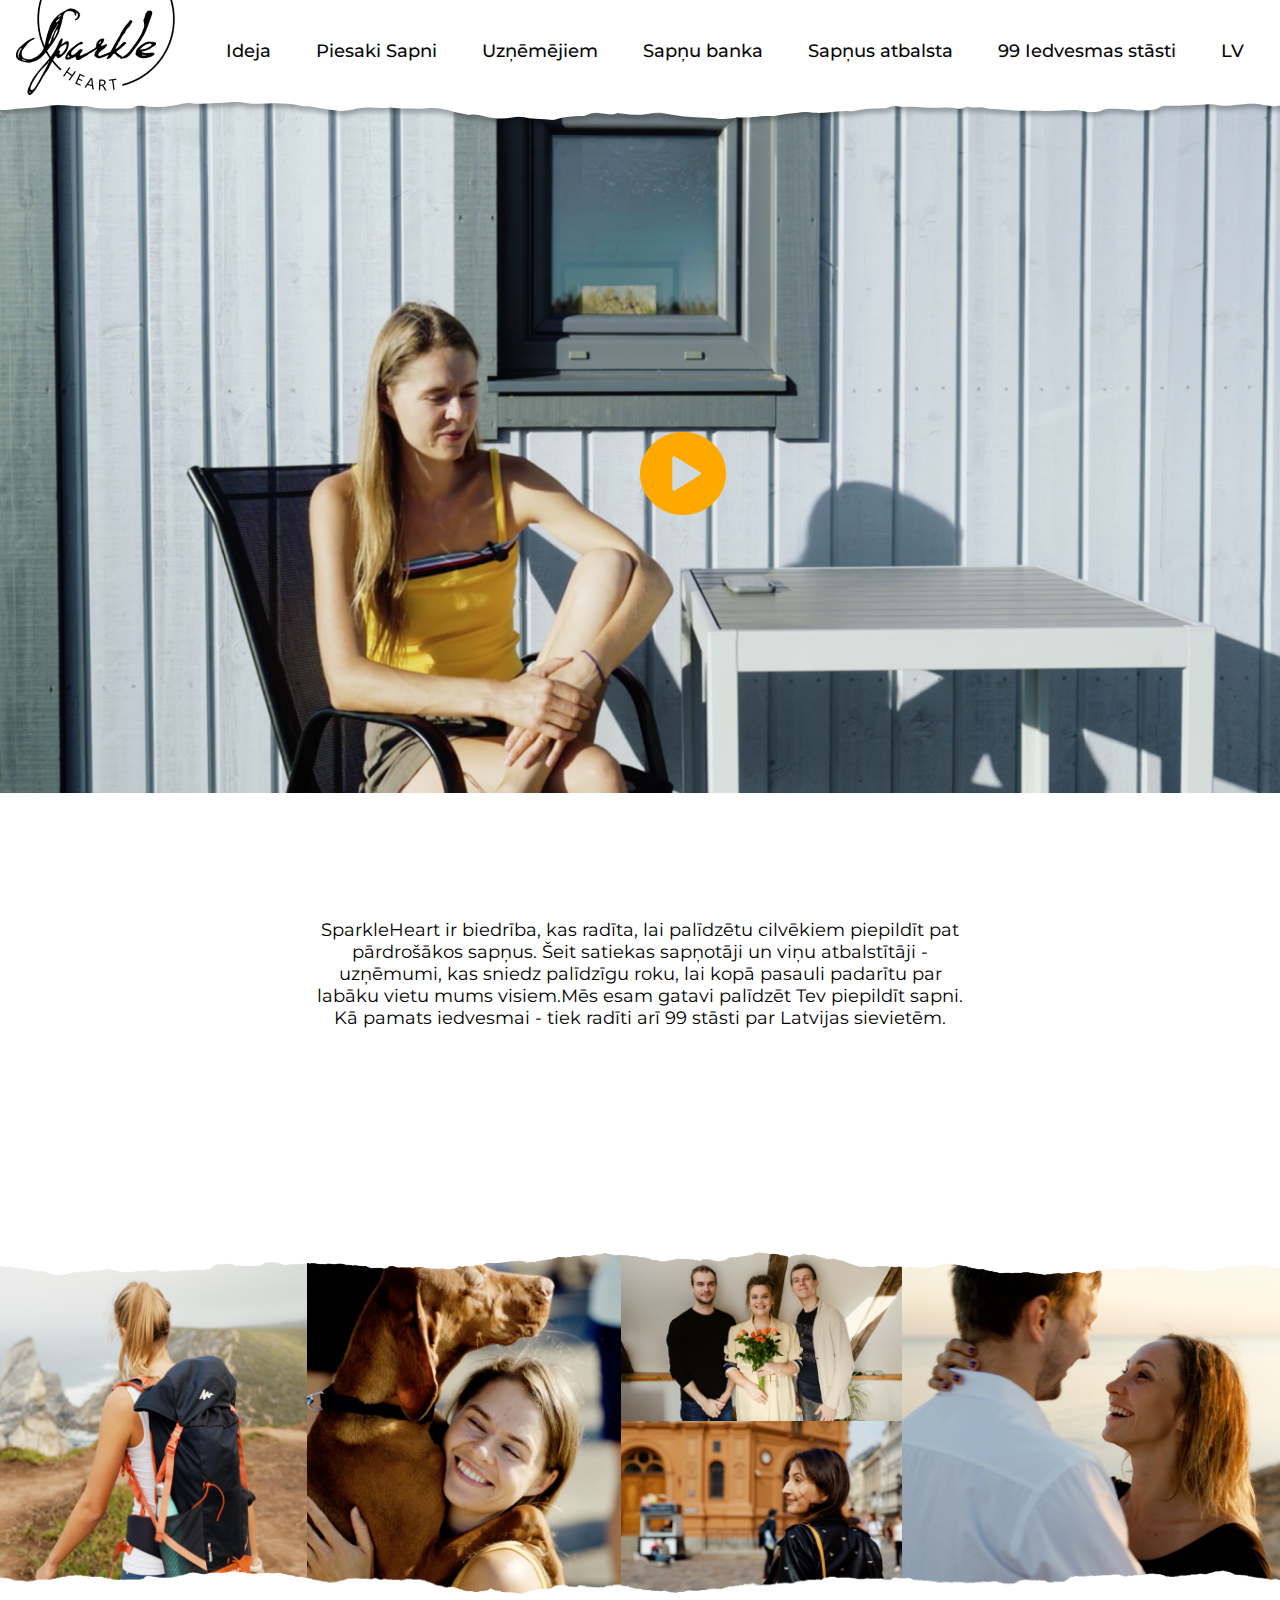
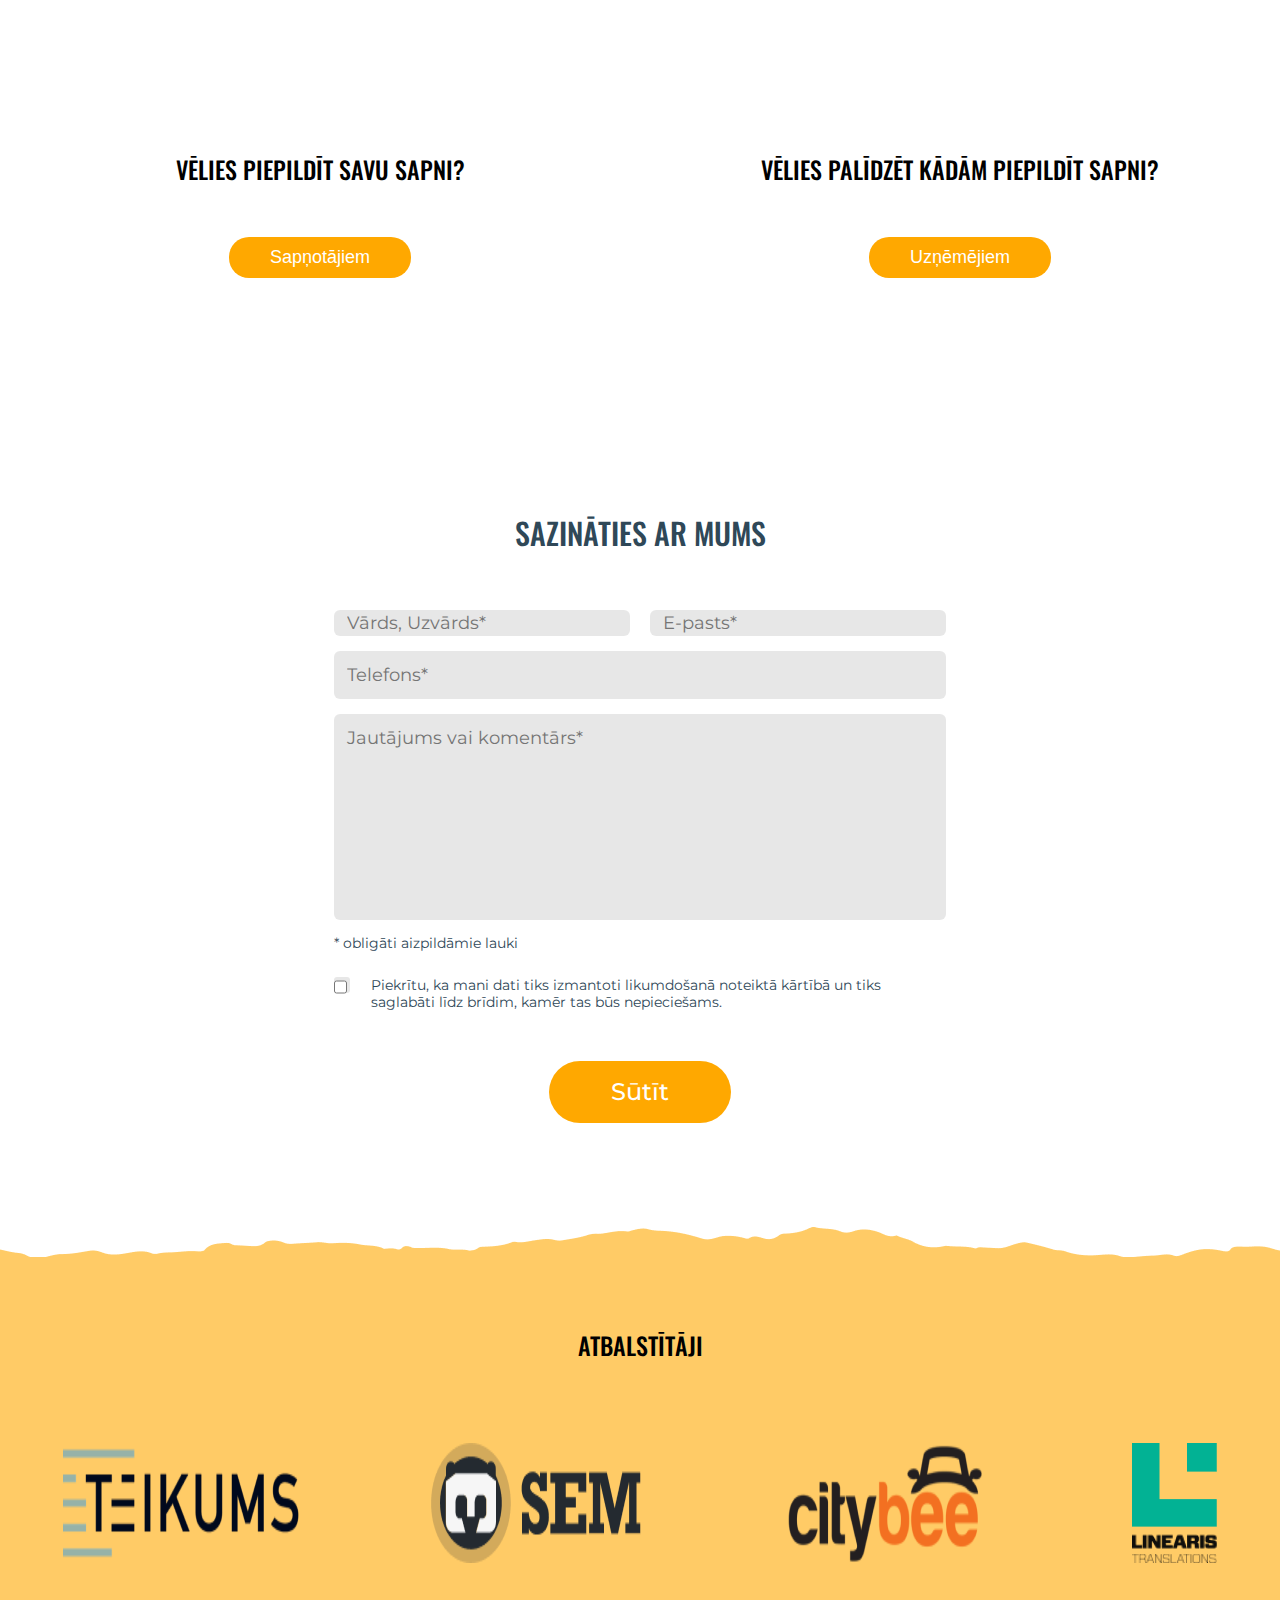
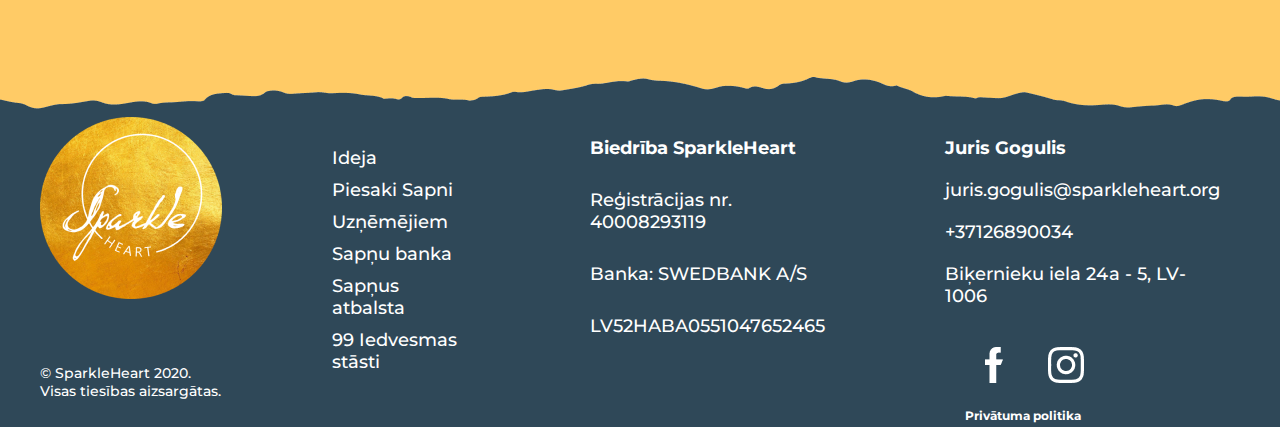
==== index.html @ 9f4c1388 "first commit" ====
<!DOCTYPE html>
<html lang="en">
  <head>
    <meta charset="UTF-8" />
    <meta http-equiv="X-UA-Compatible" content="IE=edge" />
    <meta name="viewport" content="width=device-width, initial-scale=1.0" />
    <title>Sparkle heart</title>
    <link rel="stylesheet" href="assets/css/style.css" />
  </head>
  <body>
    <header>
      <img id="bar" src="assets/img/Union.svg" />
      <nav class="navbar">
        <div id="logo">
          <a href="#"><img src="assets/img/BlackLogo 3.jpg" /></a>
        </div>
        <ul class="nav-list" id="navi-list">
          <li class="list-item"><a href="#">Ideja</a></li>
          <li class="list-item"><a href="#">Piesaki Sapni</a></li>
          <li class="list-item"><a href="#">Uzņēmējiem</a></li>
          <li class="list-item"><a href="#">Sapņu banka</a></li>
          <li class="list-item"><a href="#">Sapņus atbalsta</a></li>
          <li class="list-item"><a href="#">99 Iedvesmas stāsti</a></li>
          <li class="list-item"><a href="#">LV</a></li>
        </ul>
        <div class="menu" id="toggle-button">
          <div class="menu-line"></div>
          <div class="menu-line"></div>
          <div class="menu-line"></div>
        </div>
      </nav>
    </header>
    <main>
      <div id="video">
        <img src="assets/img/Vector.png" />
      </div>
        <div id="text">
          <p>
            SparkleHeart ir biedrība, kas radīta, lai palīdzētu cilvēkiem
            piepildīt pat pārdrošākos sapņus. Šeit satiekas sapņotāji un viņu
            atbalstītāji - uzņēmumi, kas sniedz palīdzīgu roku, lai kopā pasauli
            padarītu par labāku vietu mums visiem.Mēs esam gatavi palīdzēt Tev
            piepildīt sapni. Kā pamats iedvesmai - tiek radīti arī 99 stāsti par
            Latvijas sievietēm.
          </p>
        </div>

      <div class="image-gallery">
        <img class="ripped-top" src="assets/img/ripped 6 7.svg" />
        <div class="photos-col">
          <div class="photos-row">
            <img class="photo" id="photo1" src="assets/img/Zanda_1.jpg" />
            <img class="photo" id="photo2" src="assets/img/Sibilla_4.jpg" />
            <div class="photos-small" id="photo3">
              <img src="assets/img/Brinuma_meita-15.jpg" />
              <img src="assets/img/Alina_1 1.jpg" />
            </div>
            <img class="photo" id="photo4" src="assets/img/Anda_2 1.jpg" />
          </div>
          <div>
            <img class="ripped-bottom" src="assets/img/ripped 6 8.png" />
          </div>
        </div>
      </div>

      <div class="questions">
        <div class="question">
          <h3>VĒLIES PIEPILDĪT SAVU SAPNI?</h3>
          <button>Sapņotājiem</button>
        </div>
        <div class="question">
          <h3>VĒLIES PALĪDZĒT KĀDĀM PIEPILDĪT SAPNI?</h3>
          <button>Uzņēmējiem</button>
        </div>
      </div>
      <div class="form">
      <div class="input-div">
        <p class="input-title" >SAZINĀTIES AR MUMS</p>
        <div class="input-div-inner">
          <div class="input-div-row">
            <input id="input-name" type="text" placeholder="Vārds, Uzvārds*"></input>
            <input id="input-email" type="text" placeholder="E-pasts*"></input>
          </div>
          <input id="input-phone" type="text" placeholder="Telefons*"></input>
          <textarea id="input-question" placeholder="Jautājums vai komentārs*"></textarea>
          <p class="input-comment">* obligāti aizpildāmie lauki</p>
          
          <div class="input-accept">
            <div id="input-checkbox" >
              <input id="checkbox" name="checkbox" type="checkbox"></input>
            </div>
            <p id="checkbox-text">Piekrītu, ka mani dati tiks izmantoti likumdošanā noteiktā kārtībā un tiks saglabāti līdz brīdim, kamēr tas būs nepieciešams.</p>
          </div>
          <div class="buttons-div-inner">
            <div class="button-send">
              <a type="submit" class="button">Sūtīt</a>
            </div>
          </div>
        </div>
        </div>
      </div>

      <div class="subtract">
        <h3>ATBALSTĪTĀJI</h3>
        <div class="logo-gallery">
          <img src="assets/img/getlogo 1.png">
          <img src="assets/img/sem_logo-2 1.png">
          <img src="assets/img/Citybee-logo 1.png">
          <img src="assets/img/logo1 1.png">
        </div>
      </div>

    </main>
    <footer>
      <div class="footer-logo">
        <img src="assets/img/GoldenV2Logo 3.png">
        <p>© SparkleHeart 2020. <br/>
          Visas tiesības aizsargātas.</p>
      </div>
      <div class="footer-map">
        <ul>
          <li><a href="#">Ideja</a></li>
          <li><a href="#">Piesaki Sapni</a></li>
          <li><a href="#">Uzņēmējiem</a></li>
          <li><a href="#">Sapņu banka</a></li>
          <li><a href="#">Sapņus atbalsta</a></li>
          <li><a href="#">99 Iedvesmas stāsti</a></li>
        </ul>
      </div>
      <div class="details">
        <h4>Biedrība SparkleHeart</h4>
        <p>Reģistrācijas nr. 40008293119</p>
        <p>Banka: SWEDBANK A/S</p>
        <p>LV52HABA0551047652465</p>
      </div>
      <div class="contact">
        <h4>Juris Gogulis</h4>
        <p>juris.gogulis@sparkleheart.org</p>
        <p>+37126890034</p>
        <p>Biķernieku iela 24a - 5, LV-1006</p>
        <div class="social">
          <img src="assets/img/Vector (1).png">
          <img src="assets/img/Vector (2).png">
          <h6>Privātuma politika</h6>
        </div>
      </div>
    </footer>
    <script src="assets/js/theme.js"></script>
  </body>
</html>
---- assets/css/style.css ----
@font-face {
    font-family: Montserrat;
    src: url(../font/Montserrat/Montserrat-VariableFont_wght.ttf);
}

@font-face {
    font-family: Oswald;
    src: url(../font/Oswald/Oswald-VariableFont_wght.ttf);
}


* {
    box-sizing: border-box;
    padding: 0;
    margin: 0;
}

body {
    max-width: 1366px;
    margin: auto;
    font-family: Montserrat;
    font-weight: 500;
    font-size: 18px;
}

/* Styling navigation bar -------------------------------*/

#bar {
    position: absolute;
    z-index: -1;

}
.navbar {
    color: #060606;
    display: flex;
    justify-content: space-around;
    align-items: center;
    font-size: 18px;
}

.nav-list {
    list-style-type: none;
}

.nav-list .list-item {
    display: inline-block;
    padding: 10px 20px;
}

.navbar a {
    color: #060606;
    text-decoration: none;
}

.navbar a:hover {
    text-decoration: underline;
    text-decoration-color: #ffa800;
}

.menu {
    display: none;
}

.menu-line {
    width: 20px;
    height: 3px;
    background-color: #060606;
    margin-bottom: 4px;
}

/* Styling video div ----------------------------------------------*/

#video {
    background: url(../img/Sparkle_Video_1.png);
    background-repeat: no-repeat;
    background-size: 100% 100%;
    position: absolute;
    z-index: -2;
    width: 100%;
    max-width: 1366px;
    height: 722px;
    top: 71px
}

#video img {
    position: absolute;
    top: 50%;
    left: 50%;
}

.container {
    width: 100%;
    background-color: #e5e5e5;
    margin: auto;
}

#text {
    position: absolute;
    text-align: center;
    top: 919px;
    left: 50%;
    margin-left: -327px;
    width: 654px;
    font-weight: 400;
}

/* Styling image gallery ----------------------------*/


.image-gallery {
    position: absolute;
    top: 1238px;
}

.ripped-top {
    position:absolute;
	width:100%;
	z-index:3;
}

.ripped-bottom{
	position:absolute;
	width:100%;
	z-index:3;
	margin-top:-3%;
}

.photos-row{
	display:flex;
	flex-direction:row;
	width:100%;
}
.photos-col{
	display:flex;
	flex-direction:column;
	width:100%;
}

.photos-small{
	display:flex;
	flex-direction:column;
	padding-top: 1%;

}

#photo1{
	width:24%;
}
#photo2{
	width:24.5%;
}
#photo3{
	width:22%;
}
#photo4{
	width:29.5%;
}

/* Styling divs with buttons*/

.questions {
    position: absolute;
    top: 1731px;
    left: 0;
    display: flex;
    justify-content: space-around;
    width: 100%;
}

.question {
    width: 50%;
    text-align: center;
    padding: 20px;
    font-size: 24px;
    font-style: normal;
}

.question h3 {
    font-family: Oswald;
    font-weight: 500;
    font-size: 24px;
}

.question button {
    font-size: 18px;
    background-color: #ffa800;
    color: #fff;
    border-radius: 20px;
    padding: 10px;
    width: 182px;
    border: none;
    margin: 50px;
}

/* Styling for form div ---------------------------------------*/

.form {
    position: relative;
    top: 2010px;
}

input{
	display:flex;
	flex:1;
	margin-bottom: 15px;
	background-color: rgba(196, 196, 196, 0.4);
	border: none;
	border-radius: 6px;
	height: 20px;
	font-family: Montserrat;
	font-weight: 400;
	font-size: 18px;
	color: #2F4858;
	padding: 13px;
}

#input-name{
	margin-right: 20px;
}

.input-div{
	align-items: center;
	font-family: Oswald;
	font-weight: bold;
	font-size: 30px;
	line-height: 44px;
	text-align: center;
	color: #2F4858;
}

.input-title{
	margin-bottom: 55px;
    font-family: Oswald;
    font-weight: 500;
    font-size: 30px;
}

.input-div-inner{
	display:flex;
	flex-direction:column;
	margin:auto;
	width:612px;
}

.input-div-row{
	display:flex;
	flex-direction:row;
}

textarea{
	resize: none;
	background-color: rgba(196, 196, 196, 0.4);
	border: none;
	border-radius: 6px;
	height: 206px;
	font-family: Montserrat;
	font-weight: 400;
	font-size: 18px;
	color: #2F4858;
	padding: 13px;
	margin-bottom: 15px;
}

.input-comment{
	text-align:left;
	font-family: Montserrat;
	font-weight: 400;
	font-size: 14px;
	line-height: 17px;
	color: #2F4858;
	margin-bottom: 25px;
}

.input-accept{
	display:flex;
	flex:1;
	flex-direction: row;
	margin-bottom: 50px;
}

#input-checkbox{
	width: 16px;
	height:16px;
	border-radius: 3px;
	background-color: rgba(196, 196, 196, 0.4);
}

#checkbox-text{
	display:flex;
	flex:1;
	margin: 0 0 0 21px;
	font-family: Montserrat;
	font-weight: 400;
	font-size: 14px;
	line-height: 17px;
	color: #2F4858;
	text-align: left;	
}

.button-send{
	font-family: Montserrat;
	font-weight: 500;
	font-size: 24px;
	line-height: 62px;
	text-align: center;
	margin:auto;
	margin-bottom: 150px;
	width: 182px;
	height: 62px;
	background-color: #FFA800;
	border-radius:31px;
	color: #fff;
}

/* Styling subtract div ----------------------------------------*/

.subtract {
    background: url(../img/Subtract.png);
    height: 533px;
    width: 100%;
    max-width: 1366px;
    position: absolute;
    top: 2827px;
}

.subtract h3 {
    text-align: center;
    margin-top: 100px;
    font-family: Oswald;
    font-weight: 500;
    font-size: 24px;
}

.subtract .logo-gallery {
    display: flex;
    justify-content: space-around;
    padding-top: 80px;
}

/* Styling footer -----------------------------*/

footer {
    position: absolute;
    top: 3277px;
    background: url(../img/Union.png);
    height: 350px;
    width: 100%;
    max-width: 1366px;
    color: #fff;
    display: flex;
    flex-direction: row;
    justify-content: space-between;
}

.footer-logo {
    margin: 40px; 
}

.footer-logo p {
    margin-top: 60px;
    font-size: 14px;
} 

.footer-map {
    margin: 40px;
    padding: 20px;
}

.footer-map ul {
    list-style-type: none;
}

.footer-map ul li {
    margin: 10px;
}

.footer-map ul a {
    text-decoration: none;
    color: #fff;
    
}

.details {
    margin: 60px;
}

.details h3 {
    font-size: 24px;
}

.details p {
    margin-top: 30px;
}

.contact {
    margin: 60px;
}

.contact h3 {
    font-size: 24px;
}

.contact p {
    margin-top: 20px;
}

.social {
    margin: 20px;
}

.social img {
    margin: 20px;
}

.social p {
    font-size: 14px;
}

/* Styling media queries -----------------------------------*/

@media screen and (max-width: 768px) {
    
    #bar {
        display: none;
    }

    .navbar {
        flex-direction: column;
        position: relative;
    }

    .navbar #logo {
        width: 100%;
    }
    
    .menu {
        display: block;
        position: absolute;
        right: 15px;
        top: 15px;
    }

    .nav-list {
        width: 100%;
        text-align: center;
        padding-top: 10px;
        display: none;
    }

    .nav-list .list-item {
        display: block;
        padding: 10px; 
    }

    .active {
        display:block;
        background-color: #fff;
    }

    #video {
        top: 100px;
    }

    .form-inner {
		width: 608px;
        padding: 0 20px;
		width: auto;
	}

    .input-row {
		flex-direction: column;
	}

    .subtract .logo-gallery img{
        width: 15%;
        height: auto;
    }

    .footer-map {
        display: none;
    }

    .details {
        display: none;
    }
}

@media only screen and (max-width: 320px) {
   
    #text {
        width: 280px;
        height: 124px;
    }
   
    .photos-div-col{
		display:none;
	}
}
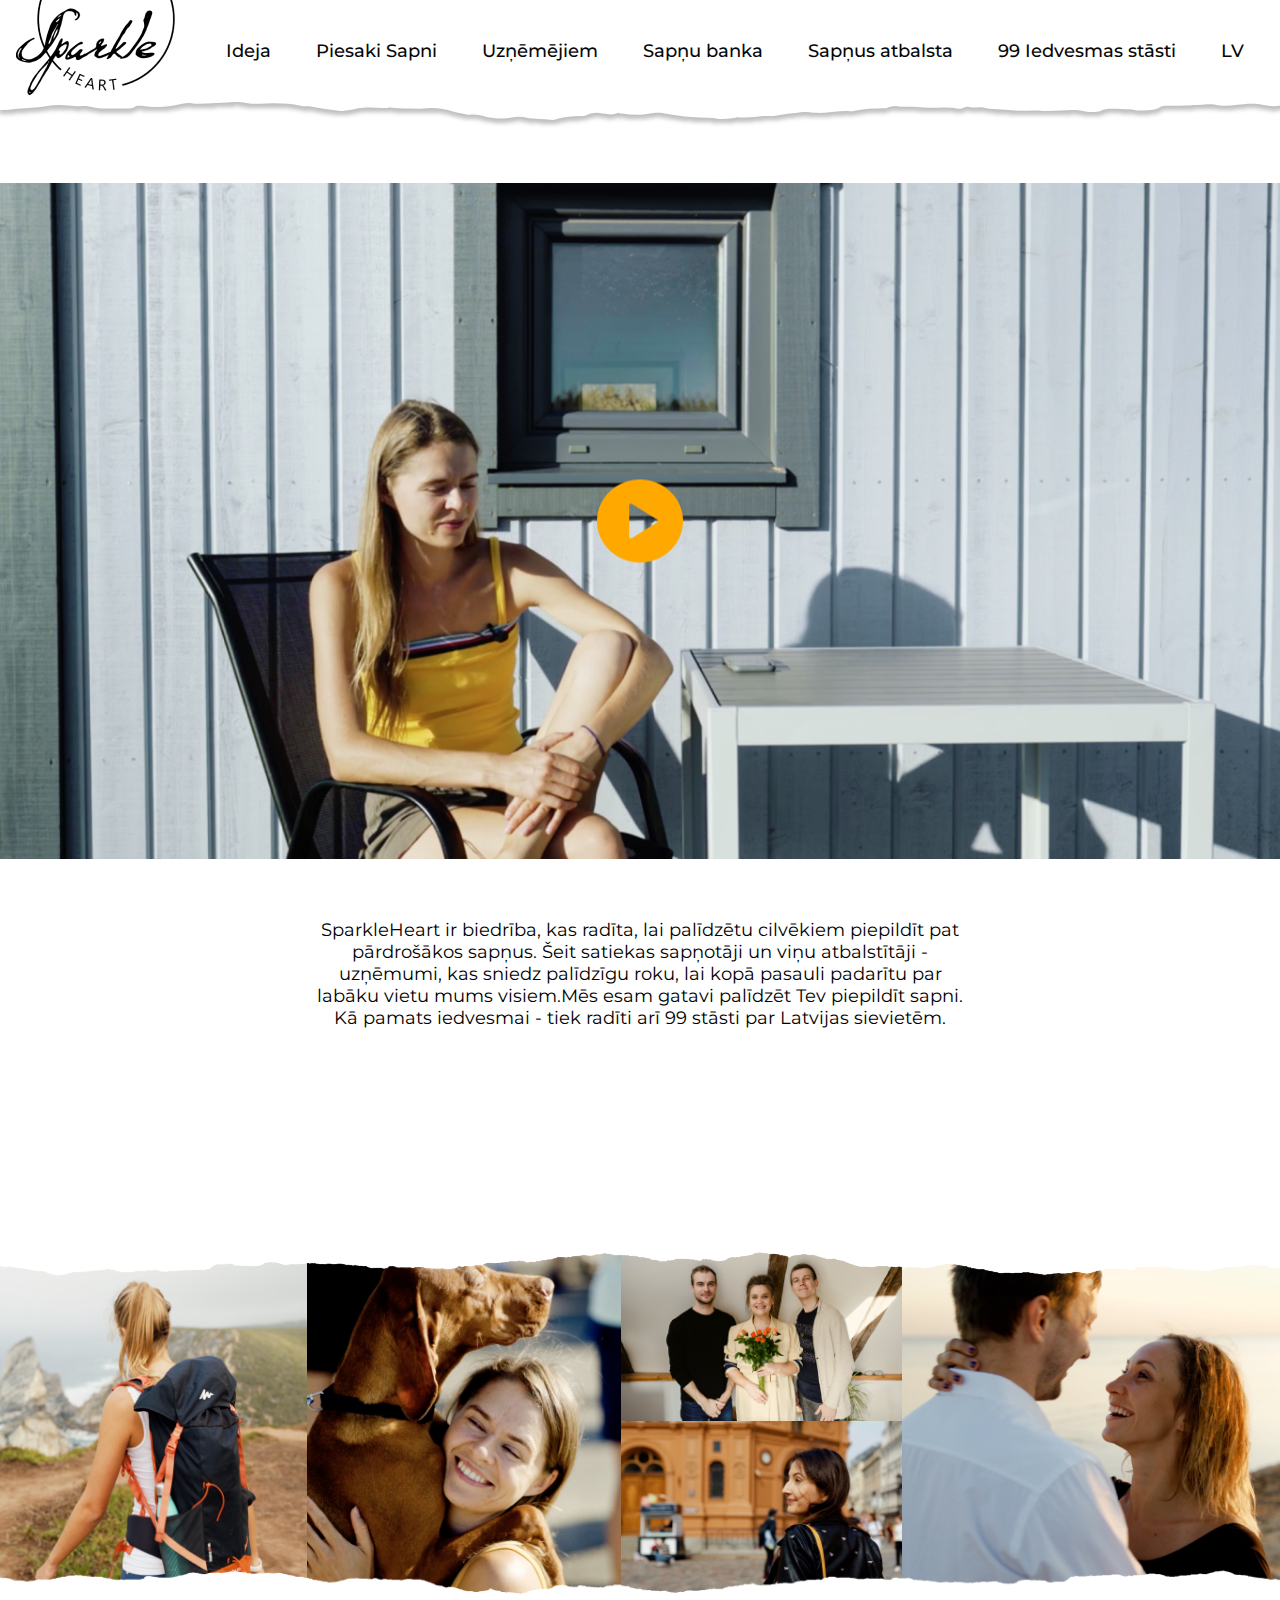
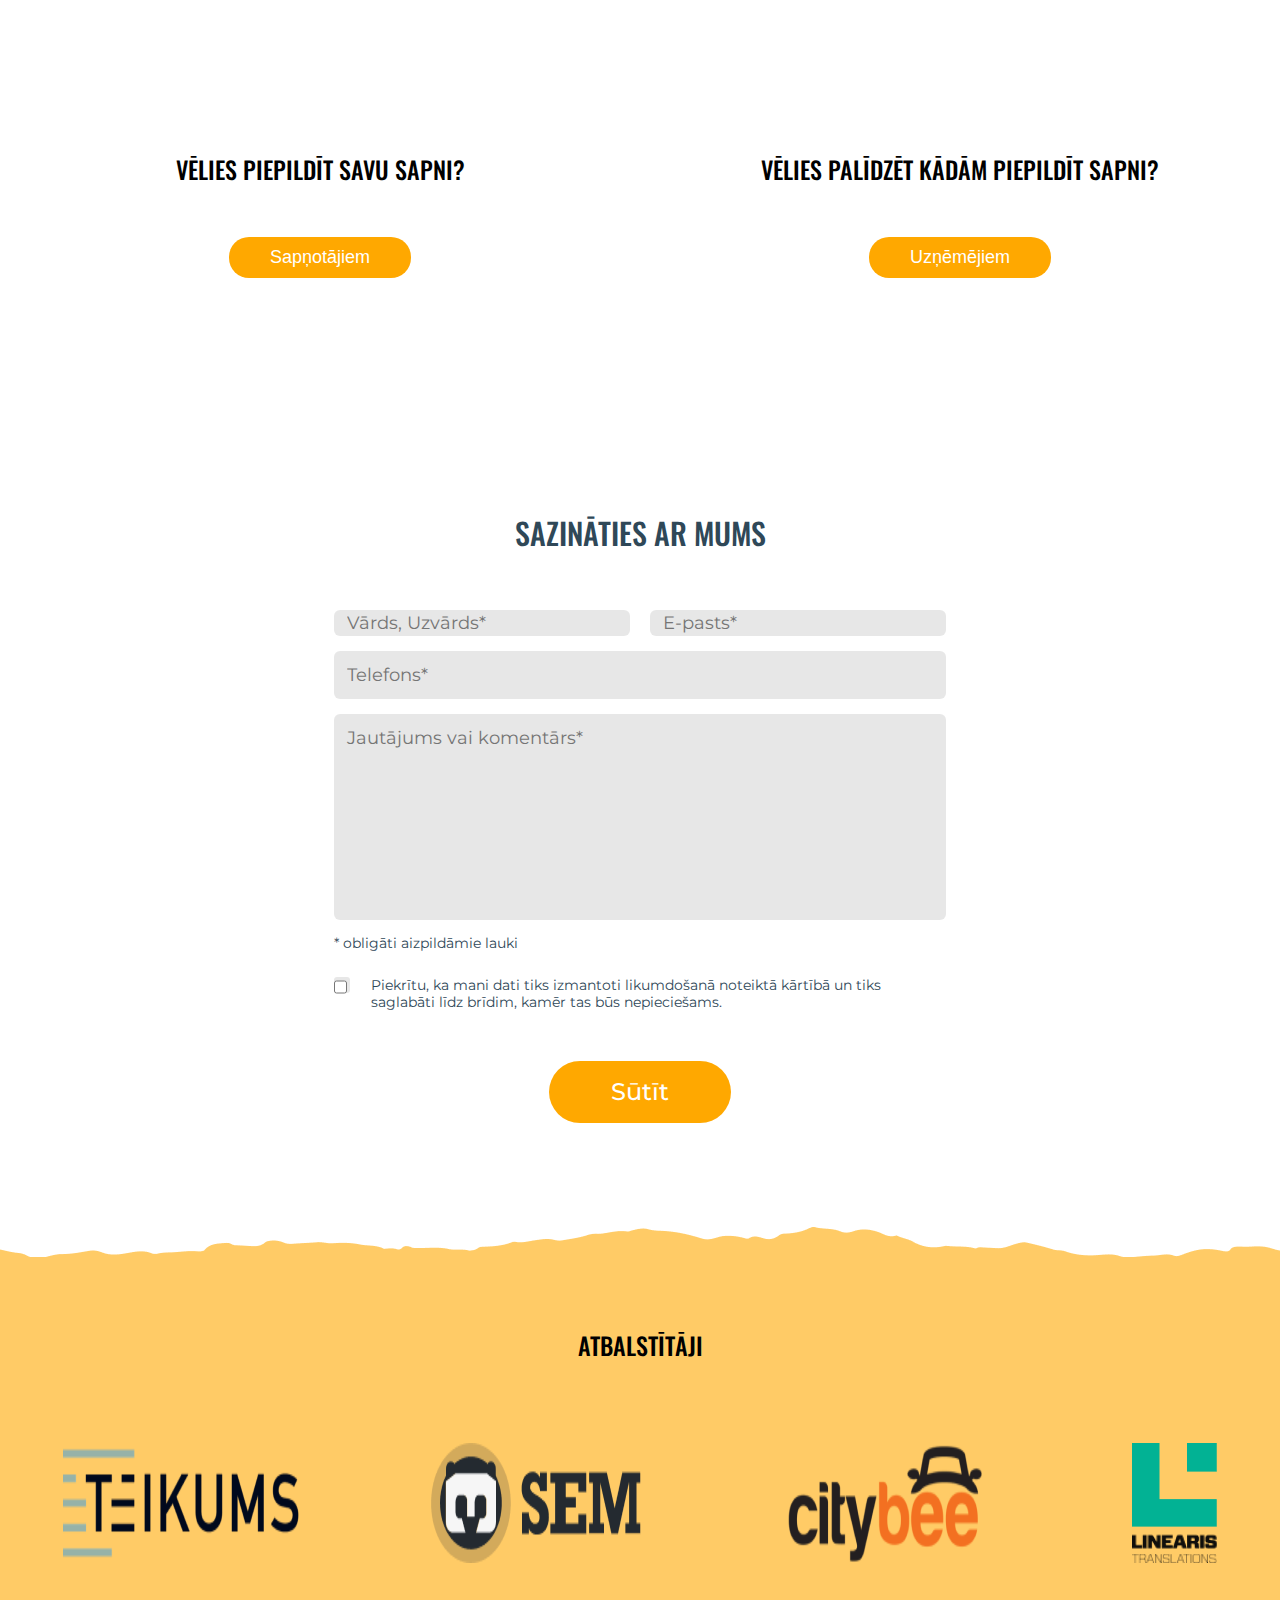
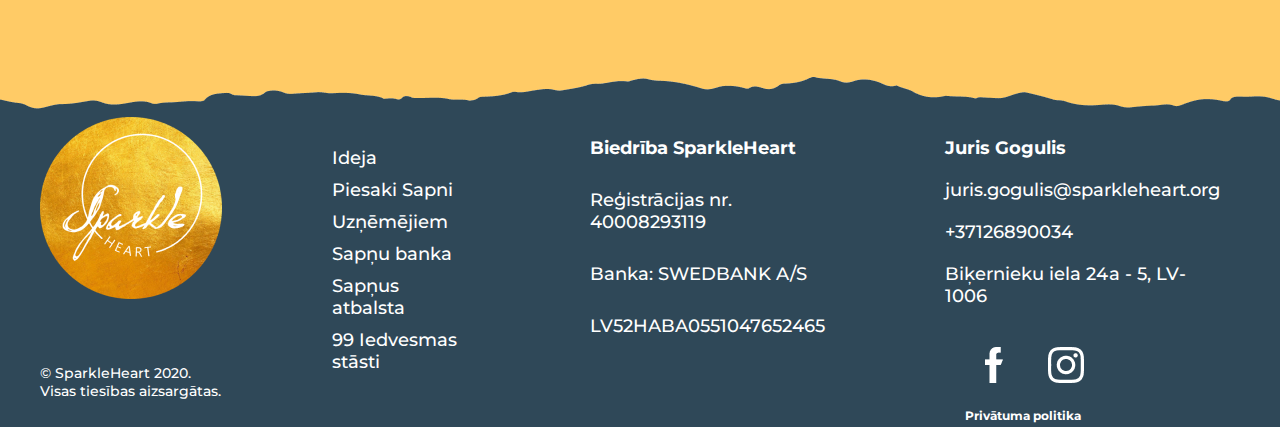
==== commit 2370e38a: "update image responsiveness" ====
--- a/index.html
+++ b/index.html
@@ -32,7 +32,8 @@
     </header>
     <main>
       <div id="video">
-        <img src="assets/img/Vector.png" />
+        <img id="vid" src="assets/img/Sparkle_Video_1.png"/>
+        <img id="play" src="assets/img/Vector.png" />
       </div>
         <div id="text">
           <p>
@@ -73,6 +74,7 @@
           <button>Uzņēmējiem</button>
         </div>
       </div>
+
       <div class="form">
       <div class="input-div">
         <p class="input-title" >SAZINĀTIES AR MUMS</p>
@@ -84,7 +86,6 @@
           <input id="input-phone" type="text" placeholder="Telefons*"></input>
           <textarea id="input-question" placeholder="Jautājums vai komentārs*"></textarea>
           <p class="input-comment">* obligāti aizpildāmie lauki</p>
-          
           <div class="input-accept">
             <div id="input-checkbox" >
               <input id="checkbox" name="checkbox" type="checkbox"></input>
--- a/assets/css/style.css
+++ b/assets/css/style.css
@@ -71,21 +71,29 @@
 /* Styling video div ----------------------------------------------*/
 
 #video {
-    background: url(../img/Sparkle_Video_1.png);
+   /*background: url(../img/Sparkle_Video_1.png);
     background-repeat: no-repeat;
-    background-size: 100% 100%;
+    background-size: contain;*/
+    width: 100%;
+    height: 100%; 
     position: absolute;
     z-index: -2;
+    top: 71px;
+}
+
+#video #play {
+    position: absolute;
+    top: 50%;
+    left: 50%;
+    transform: translate(-50%, -50%);
+}
+
+#video #vid {
+    height: 100%;
     width: 100%;
     max-width: 1366px;
-    height: 722px;
-    top: 71px
-}
-
-#video img {
-    position: absolute;
-    top: 50%;
-    left: 50%;
+    object-fit: contain;
+    margin: auto;
 }
 
 .container {
@@ -458,7 +466,24 @@
     }
 
     #video {
-        top: 100px;
+        top: 71px;
+    }
+
+    #text {
+        top: 677px;
+    }
+
+    .image-gallery {
+        top: 917px;
+    }
+
+    .questions {
+        top: 1291px;
+
+    }
+
+    .form {
+        top: 1595px;
     }
 
     .form-inner {
@@ -471,9 +496,25 @@
 		flex-direction: column;
 	}
 
+    .subtract {
+        top: 2375px;
+    }
+
+    .subtract .logo-gallery {
+        flex-direction: row;
+        display: flex;
+        flex-wrap: wrap;
+        min-width: 100%;
+        justify-content: space-evenly;
+    }
+
     .subtract .logo-gallery img{
-        width: 15%;
         height: auto;
+        object-fit: contain;
+    }
+
+    footer {
+        top: 2825px;
     }
 
     .footer-map {
